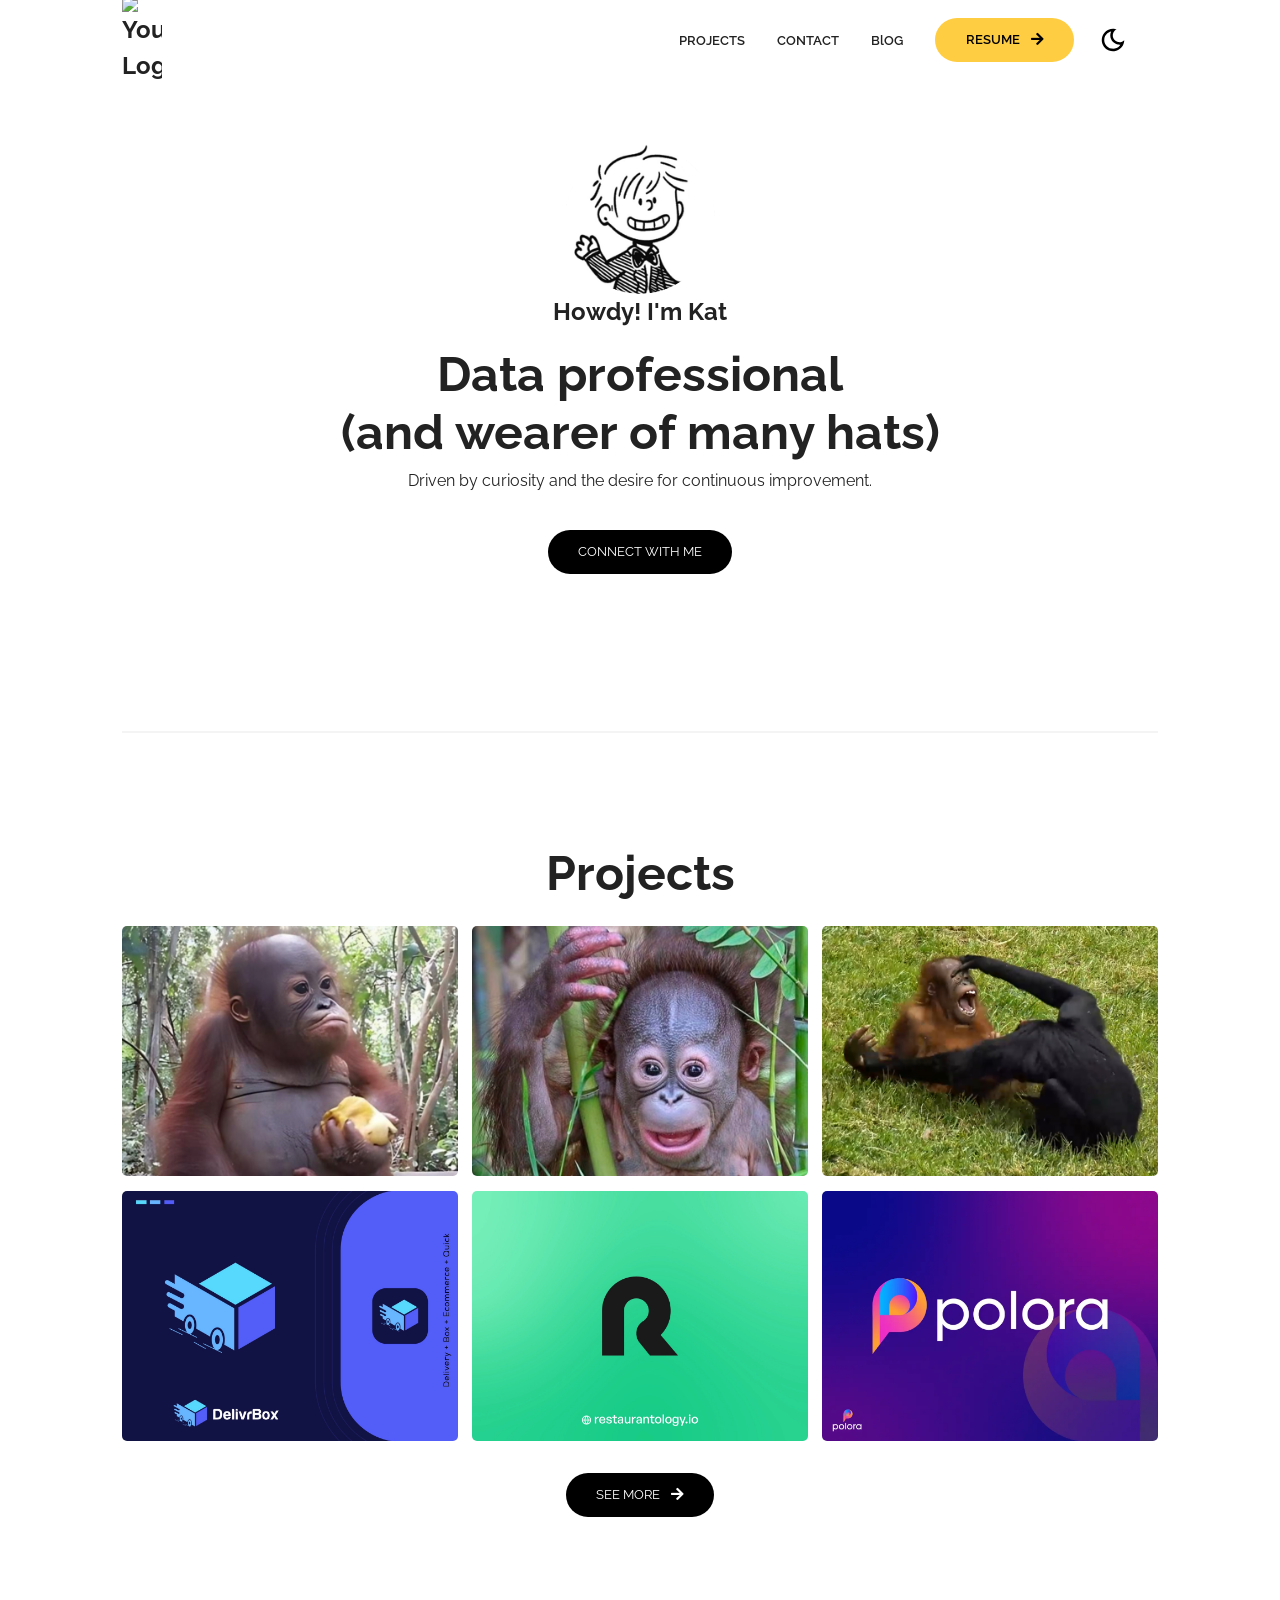
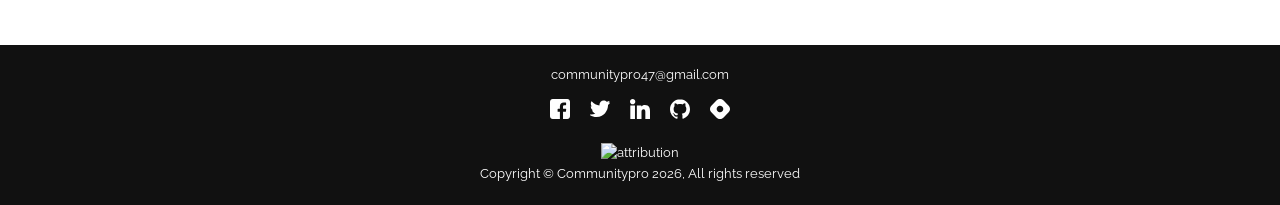
==== docs/index.html @ 22aaea1a "Updated header, profile picture, and meta tags" ====
<!DOCTYPE html>
<html lang="en">
  <head>
    <meta charset="UTF-8" />
    <meta http-equiv="X-UA-Compatible" content="IE=edge" />
    <meta name="viewport" content="width=device-width, initial-scale=1.0" />
    <!-- Primary Meta Tags -->
    <title>Portfolio Template - Open source</title>
    <meta name="title" content="Portfolio Template - Open source" />
    <meta
      name="description"
      content="Build or customize your portfolio website using this super easy template. Free to use if you are a member of the community or a contributor to this project"
    />

    <!-- Link -->
    <link
      rel="apple-touch-icon"
      sizes="180x180"
      href="assets/favicon/apple-touch-icon.png"
    />
    <link
      rel="icon"
      type="image/png"
      sizes="16x16"
      href="/assets/favicon/favicon-16x16.png"
    />
    <link
      rel="icon"
      type="image/png"
      sizes="32x32"
      href="assets/favicon/favicon-32x32.png"
    />
    <link
      rel="icon"
      type="image/png"
      sizes="192x192"
      href="assets/favicon/android-chrome-192x192.png"
    />
    <link
      rel="icon"
      type="image/png"
      sizes="512x512"
      href="assets/favicon/android-chrome-512x512.png"
    />
    <link rel="icon" type="image/x-icon" href="assets/favicon/favicon.ico" />
    <link rel="manifest" href="assets/favicon/site.webmanifest" />
    <link
      rel="stylesheet"
      href="https://use.fontawesome.com/releases/v5.15.4/css/all.css"
      integrity="sha384-DyZ88mC6Up2uqS4h/KRgHuoeGwBcD4Ng9SiP4dIRy0EXTlnuz47vAwmeGwVChigm"
      crossorigin="anonymous"
    />
    <link rel="stylesheet" href="css/style.css" />
    <link rel="stylesheet" href="css/utilities.css" />
  </head>
  <body>
    <header id="hero">
      <!-- Navbar -->
      <nav class="navbar">
        <div class="container">
          <!-- Logo -->
          <h1 id="logo">
            <a href="https://github.com/CommunityPro/portfolio-html"
              ><img src="./assets/logo.png" alt="Your Logo"
            /></a>
          </h1>
          <!-- Navbar links -->
          <ul class="nav-menu">
            <li><a class="nav-link" href="#projects">PROJECTS</a></li>
            <li><a class="nav-link" href="#">CONTACT</a></li>
            <li><a class="nav-link" href="#">BlOG</a></li>
            <li>
              <a
                class="nav-link btn btn-primary"
                href="https://github.com/CommunityPro/portfolio-html"
                >RESUME <i class="fas fa-arrow-right"></i
              ></a>
            </li>

            <!-- Toggle switch -->
            <div class="theme-switch">
              <input type="checkbox" id="switch" />
              <label class="toggle-icons" for="switch">
                <img class="moon" src="assets/moon.svg" />
                <img class="sun" src="assets/sun.svg" />
              </label>
            </div>
            <!-- Hamburger menu -->
          </ul>
          <div class="hamburger">
            <span class="bar"></span>
            <span class="bar"></span>
            <span class="bar"></span>
          </div>
        </div>
      </nav>

      <section class="header-container">
        <img
          class="profile-image"
          src="assets/profile-image.png"
          alt="Portrait of Kat in the style of Peanuts comics"
        />
        <h1>Howdy! I'm Kat</h1>

        <div class="content-text">
          <h2>Data professional</h2>
          <h2>(and wearer of many hats)</h2>

          <p>
           Driven by curiosity and the desire for continuous improvement.
          </p>
        </div>
        <a
          href="https://github.com/CommunityPro/portfolio-html"
          class="btn btn-secondary"
          target="_blank"
          >Connect With Me</a
        >
      </section>
    </header>

    <!-- Projects -->
    <section id="projects" class="project-container container">
      <div class="division"></div>
      <div class="content-text">
        <h2>Projects</h2>
      </div>

      <article class="project">
        <!-- Project 1 -->
        <div href="" class="card">
          <div class="project-info">
            <div class="project-bio">
              <h3>Project One</h3>
              <p>React, Redux, SASS</p>
            </div>

            <div class="project-link">
              <a href="#" target="_blank"><i class="fab fa-github"></i></a>
              <a href="#" target="_blank"><i class="fas fa-globe"></i></a>
            </div>
          </div>
        </div>

        <!-- Project 2 -->
        <div href="" class="card">
          <div class="project-info">
            <div class="project-bio">
              <h3>Project Two</h3>
              <p>React, Redux, SASS</p>
            </div>

            <div class="project-link">
              <a href="#" target="_blank"><i class="fab fa-github"></i></a>
              <a href="#" target="_blank"><i class="fas fa-globe"></i></a>
            </div>
          </div>
        </div>

        <!-- Porject 3 -->
        <div href="" class="card">
          <div class="project-info">
            <div class="project-bio">
              <h3>Project Three</h3>
              <p>React, Redux, SASS</p>
            </div>

            <div class="project-link">
              <a href="#" target="_blank"><i class="fab fa-github"></i></a>
              <a href="#" target="_blank"><i class="fas fa-globe"></i></a>
            </div>
          </div>
        </div>

        <!-- Project 4 -->
        <div href="" class="card">
          <div class="project-info">
            <div class="project-bio">
              <h3>Project Four</h3>
              <p>React, Redux, SASS</p>
            </div>

            <div class="project-link">
              <a href="#" target="_blank"><i class="fab fa-github"></i></a>
              <a href="#" target="_blank"><i class="fas fa-globe"></i></a>
            </div>
          </div>
        </div>

        <!-- Project 5 -->
        <div href="" class="card">
          <div class="project-info">
            <div class="project-bio">
              <h3>Project Five</h3>
              <p>React, Redux, SASS</p>
            </div>

            <div class="project-link">
              <a href="#" target="_blank"><i class="fab fa-github"></i></a>
              <a href="#" target="_blank"><i class="fas fa-globe"></i></a>
            </div>
          </div>
        </div>

        <!-- Project 6 -->
        <div href="" class="card">
          <div class="project-info">
            <div class="project-bio">
              <h3>Project Six</h3>
              <p>React, Redux, SASS</p>
            </div>

            <div class="project-link">
              <a href="#" target="_blank"><i class="fab fa-github"></i></a>
              <a href="#" target="_blank"><i class="fas fa-globe"></i></a>
            </div>
          </div>
        </div>
      </article>

      <a href="#" class="btn btn-secondary"
        target="_blank" >See More <i class="fas fa-arrow-right"></i
      ></a>
    </section>

    <footer id="footer">
      <div class="container">
        <a href="mailto:communitypro47@gmail.com">communitypro47@gmail.com</a>
        <!-- Social links -->
        <div class="social">
          <a href="#" target="_blank"
            ><img src="./assets/facebook-icon.svg" alt="Facebook"
          /></a>
          <a href="#" target="_blank"><img src="./assets/twitter-icon.svg" alt="Twitter" /></a>
          <a href="#" target="_blank"
            ><img src="./assets/linkedin-icon.svg" alt="Linkedin"
          /></a>
          <a href="#" target="_blank"><img src="./assets/github-icon.svg" alt="GitHub" /></a>
          <a href="#" target="_blank"
            ><img src="./assets/hashnode-icon.svg" alt="Hashnode"
          /></a>
        </div>
        <!-- Attribution -->
        <div class="attribution">
          <a
            href="https://github.com/CommunityPro/portfolio-html"
            target="_blank"
            rel="noopener noreferrer"
          >
            <img
              src="https://user-images.githubusercontent.com/62628408/157202263-9174da24-b19a-4017-9b7c-a1d26ae8f014.svg"
              alt="attribution"
              width="150px"
            />
          </a>
        </div>
        <p>Copyright &copy; Communitypro <span id="datee"></span>, All rights reserved</p>
      </div>
    </footer>
    <script src="js/script.js"></script>
  </body>
</html>
---- docs/css/style.css ----
/* This is the required project styling. Will contain essential CSS styles like:
   * Flex property
   * Grid layout
   * Cards and sections
*/

@import url(https://fonts.googleapis.com/css?family=Raleway:100,200,300,regular,500,600,700,800,900,100italic,200italic,300italic,italic,500italic,600italic,700italic,800italic,900italic);

/* variables */
:root {
  /* Colors */
  --primary-color: #ffcd42;
  --secondary-color: #ffd35c;
  --bg-primary: #ffffff;
  --text-color: #222222;
  --text-color-two: #ffffff;
  --bg-secondary: #000000;
  --card-background: #f4f4f4;
  --bg-secondary-two: #111111;

  --shadow: 0 10px 40px rgba(0, 0, 0, 0.2);

  /* Font Weight */
  --weight-small: 400;
  --weight-semibold: 600;
  --weight-bold: 800;

  /* Max width */
  --width-small: 600px;
  --width-medium: 1100px;
  --width-large: 1300px;
}

[data-theme="dark"] {
  --primary-color: #ffcd42;
  --secondary-color: #ffd35c;
  --bg-primary: #000000;
  --text-color: #ffffff;
  --text-color-two: #222222;
  --bg-secondary: #ffffff;
  --card-background: #111111;
  --bg-secondary-two: #f4f4f4;
  --shadow: 0 2px 10px rgba(95, 95, 95, 0.2);
}

html {
  font-size: 100%;
  scroll-behavior: smooth;
}

/* Reset default styling */
* {
  margin: 0;
  padding: 0;
  box-sizing: border-box;
}

ul {
  list-style: none;
}

a {
  text-decoration: none;
  color: var(--text-color);
}

/* Main styling */
body {
  background: var(--bg-primary);
  color: var(--text-color);
  font-family: "Raleway", sans-serif;
  line-height: 1.5;
}

/* Navbar */
.navbar {
  position: fixed;
  top: 0;
  left: 0;
  right: 0;
  z-index: 20;
  background: var(--bg-primary);
}

.navbar .container {
  display: flex;
  align-items: center;
  justify-content: space-between;
  z-index: 20;
  height: 80px;
  width: 100%;
}

.navbar .nav-menu {
  display: flex;
  align-items: center;
  background: var(--bg-primary);
}

.navbar .nav-link {
  margin: 0 1rem;
  font-size: 0.8rem;
  font-weight: var(--weight-semibold);
}

.navbar #logo img {
  display: block;
  width: 40px;
}

.navbar .btn {
  margin-right: 1.5rem;
}

.fas.fa-arrow-right {
  margin-left: 0.5rem;
  font-size: 0.9rem;
}

/* hamburger */
.hamburger {
  margin-bottom: 0.1rem;
  display: none;
}

.bar {
  display: block;
  width: 23px;
  height: 3px;
  margin: 4px auto;
  transition: all 0.3s ease-in-out;
  border-radius: 30px;
  background-color: var(--bg-secondary);
}

/* Hero section */
#hero {
  display: flex;
  flex-direction: column;
  height: 100%;
}

.profile-image {
  width: 150px;
  border-radius: 50%;
  animation: bounce 1s infinite alternate;
}

@keyframes bounce {
  from {
    transform: translateY(0px);
  }

  to {
    transform: translateY(-10px);
  }
}

.division {
  width: 100%;
  height: 2px;
  background-color: var(--card-background);
  margin: 5.5rem 0;
}
/* Projects */
#projects {
  display: flex;
  flex-direction: column;
  margin: 2rem auto 5rem;
}

#projects .btn {
  align-self: center;
  margin: 2rem 0;
}

.project {
  display: grid;
  grid-template-columns: repeat(3, 1fr);
  grid-auto-rows: minmax(250px, auto);
  grid-gap: 0.9rem;
}

.card .project-bio p {
  font-size: 0.83rem;
}

.card .project-bio h3 {
  font-size: 0.9rem;
}

.project-info {
  display: flex;
  justify-content: space-between;
  opacity: 0;
  position: relative;
  transition: 0.5s ease-in-out;
}

.project-bio {
  display: flex;
  flex-direction: column;
  justify-content: flex-end;
  position: relative;
  top: 160px;
  left: 10px;
}

/* Footer */
#footer {
  background: #111111;
}

#footer .container {
  display: flex;
  flex-direction: column;
  align-items: center;
  justify-content: center;
  color: #ffffff;
  min-height: 160px;
  text-align: center;
}

#footer a {
  font-size: 0.8rem;
  color: #fff;
}

#footer a:hover {
  opacity: 0.6;
}

#footer .social {
  margin: 0.9rem 0;
}

#footer .social img {
  width: 20px;
  height: 20px;
}

#footer .social a {
  margin: 0 0.5rem;
}

#footer p {
  font-size: 0.8rem;
}

/* Responsiveness */

@media (max-width: 1000px) {
  .project {
    display: grid;
    grid-template-columns: repeat(2, 1fr);
  }
}

@media (max-width: 768px) {
}

@media (max-width: 670px) {
  .navbar .nav-menu {
    position: fixed;
    right: -100vw;
    top: 4.5rem;
    flex-direction: column;
    width: calc(80% - 10px);
    transition: 0.3s;
    box-shadow: var(--shadow);
    padding: 2rem;
    border-radius: 5px;
    align-items: flex-start;
  }

  .navbar .btn {
    margin: 0;
    margin-top: 1rem;
  }

  .nav-menu.active {
    right: 20px;
  }

  .nav-menu .nav-link {
    font-size: 0.9rem;
    margin: 0 0.2rem;
  }

  .nav-menu li {
    margin-bottom: 0.5rem;
    width: 100%;
  }

  .nav-menu .btn {
    width: 100%;
    text-align: center;
    margin-top: 0.5rem;
  }

  .hamburger {
    display: block;
    cursor: pointer;
    padding: 0.2rem 0.4rem;
  }

  .hamburger.active {
    border: 1px dotted gray;
  }

  .hamburger.active .bar:nth-child(2) {
    opacity: 0;
  }

  .hamburger.active .bar:nth-child(1) {
    transform: translateY(6px) rotate(45deg);
  }

  .hamburger.active .bar:nth-child(3) {
    transform: translateY(-8px) rotate(-45deg);
  }
}

@media (max-width: 600px) {
  .project {
    display: grid;
    grid-template-columns: 1fr;
  }

  .header-container .btn {
    border-radius: 5px;
    width: 80%;
  }
}
---- docs/css/utilities.css ----
/* ?This is where reusable styling of this template will be. 
   !Will contain things like:
   * Button styling
   * Background color styling
   * padding and margin
*/

.container {
  max-width: var(--width-medium);
  margin: 0 auto;
  padding: 1rem 2rem;
}

h1::selection,
h2::selection {
  color: #111;
  background: var(--primary-color);
}

/* Buttons */
.btn {
  display: inline-block;
  padding: 0.75rem 1.9rem;
  border-radius: 30px;
  text-transform: uppercase;
  font-size: 0.82rem;
  transition: 0.3s;
}

.btn-primary {
  background: var(--primary-color);
  color: #000000;
}

.btn-secondary {
  margin: 5px 0;
  background-color: var(--bg-secondary);
  color: var(--bg-primary);
}

/* add hover to resume button */
.btn-primary:hover {
  background: var(--secondary-color);
}

/* Dark mode toggle */
#switch {
  display: none;
}

.toggle-icons {
  display: flex;
  justify-content: space-between;
  align-items: center;
  cursor: pointer;
}

.toggle-icons > img {
  transition: 0.6s cubic-bezier(0.23, 1, 0.32, 1);
  width: 30px;
}

.moon {
  transform: rotate(10deg);
}

#switch:checked + .toggle-icons .moon {
  transform: rotate(250deg);
}

#switch:checked + .toggle-icons .sun {
  transform: rotate(100deg);
}

/* Header Container */
.header-container {
  display: flex;
  flex-direction: column;
  align-items: center;
  justify-content: center;
  margin-top: 8rem;
  padding: 1rem;
}

.header-container > div {
  margin-top: 1rem;
}

.content-text {
  text-align: center;
  margin: 1.5rem 0;
}

.content-text h2 {
  font-size: 3rem;
  line-height: 1.2;
  transition: 0.2s ease-in-out;
}

.content-text p {
  padding: 0.5rem;
  margin: 0 auto;
  max-width: 700px;
}

/* Project cards */
.card {
  padding: 1rem;
  background: var(--card-background);
  color: #ffffff;
  border-radius: 5px;
  transition: 0.4s ease-in-out;
  cursor: pointer;
}

.card a {
  color: #ffffff;
  transition: 0.25s ease-in-out;
  font-size: 1.1rem;
  margin-right: 0.3rem;
}

.card a:hover {
  color: var(--primary-color);
}

.card:hover {
  box-shadow: inset 0 100px 1000px 10px rgba(0, 0, 0, 0.8);
}

.card:hover .project-info {
  opacity: 1;
}

/* Project Images */

/* project 1 */
.card:nth-child(1) {
  background: url(../assets/project/project-one.png) center center/cover;
}

/* Project 2 */
.card:nth-child(2) {
  background: url(../assets/project/project-two.png) center center/cover;
}

/* Project 3 */
.card:nth-child(3) {
  background: url(../assets/project/project-three.png) center center/cover;
}

/* Project 4 */
.card:nth-child(4) {
  background: url(../assets/project/project-four.png) center center/cover;
}

/* Project 5 */
.card:nth-child(5) {
  background: url(../assets/project/project-five.png) center center/cover;
}

/* Project 6 */
.card:nth-child(6) {
  background: url(../assets/project/project-six.png) center center/cover;
}

/* Media Queries */
@media (max-width: 768px) {
  .header-container {
    margin-top: 7rem;
    text-align: center;
  }

  .content-text h2 {
    font-size: 2.5rem;
  }
}
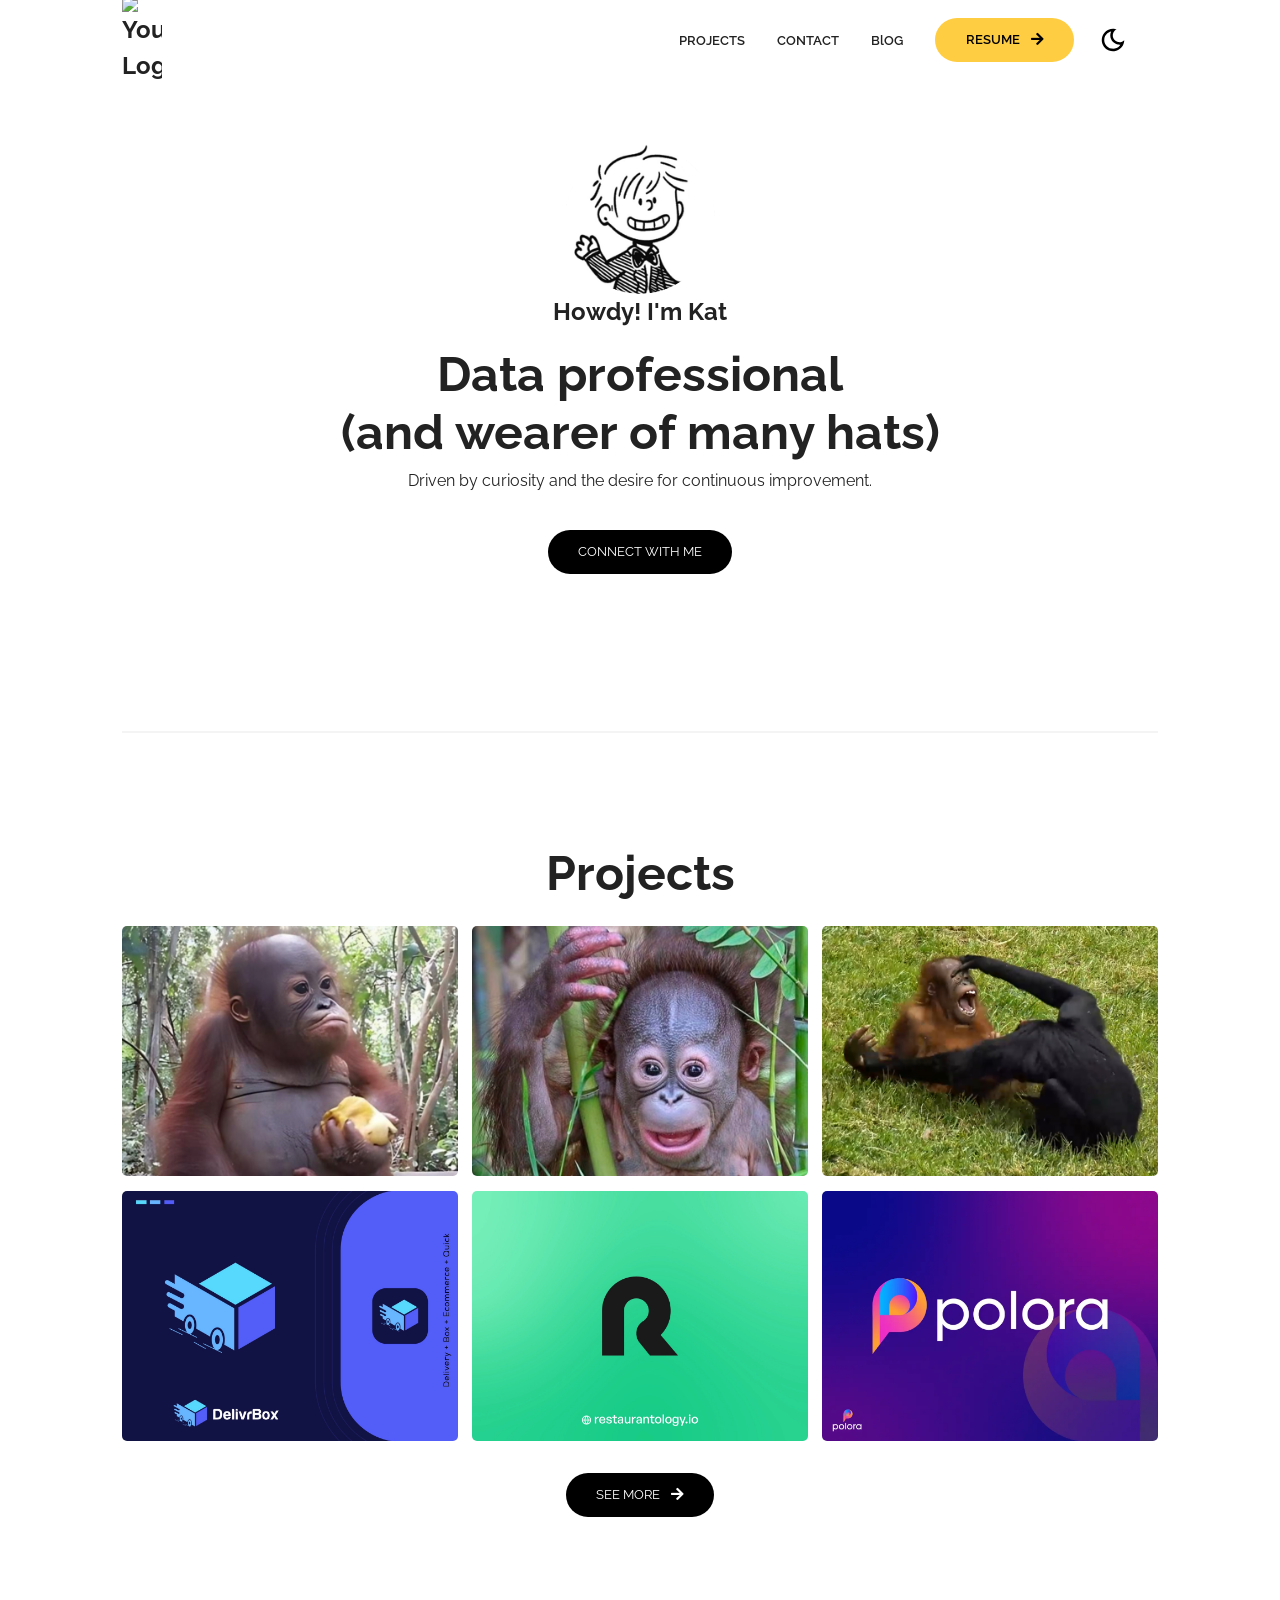
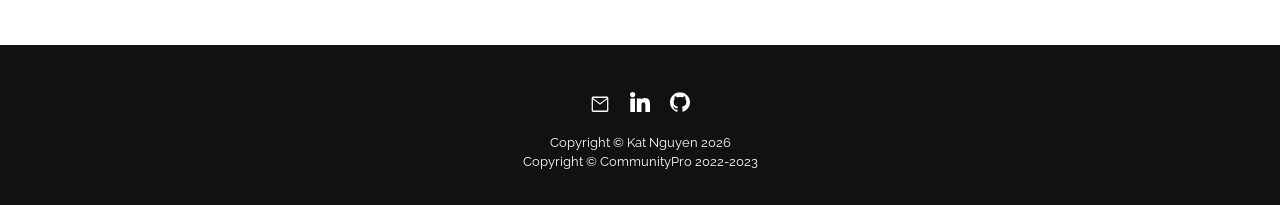
==== commit aa05356a: "Updated social links and footer" ====
--- a/docs/index.html
+++ b/docs/index.html
@@ -9,7 +9,14 @@
     <meta name="title" content="Portfolio Template - Open source" />
     <meta
       name="description"
-      content="Build or customize your portfolio website using this super easy template. Free to use if you are a member of the community or a contributor to this project"
+      content="Kat Nguyen's portfolio website"
+    />
+
+    <!-- GitHub-->
+    <meta property="og:type" content="website" />
+    <meta
+      property="og:url"
+      content="https://github.com/kattang"
     />
 
     <!-- Link -->
@@ -226,36 +233,17 @@
 
     <footer id="footer">
       <div class="container">
-        <a href="mailto:communitypro47@gmail.com">communitypro47@gmail.com</a>
         <!-- Social links -->
         <div class="social">
-          <a href="#" target="_blank"
-            ><img src="./assets/facebook-icon.svg" alt="Facebook"
-          /></a>
-          <a href="#" target="_blank"><img src="./assets/twitter-icon.svg" alt="Twitter" /></a>
-          <a href="#" target="_blank"
-            ><img src="./assets/linkedin-icon.svg" alt="Linkedin"
-          /></a>
-          <a href="#" target="_blank"><img src="./assets/github-icon.svg" alt="GitHub" /></a>
-          <a href="#" target="_blank"
-            ><img src="./assets/hashnode-icon.svg" alt="Hashnode"
-          /></a>
+          <a href="mailto:katnguyen96@gmail.com" target="Email"><img src="./assets/email-icon.svg" alt="Email"/></a>
+          <a href="https://www.linkedin.com/in/knguyena/" target="LinkedIn"><img src="./assets/linkedin-icon.svg" alt="Linkedin"/></a>
+          <a href="https://github.com/kattang/" target="GitHub"><img src="./assets/github-icon.svg" alt="GitHub" /></a>
         </div>
         <!-- Attribution -->
         <div class="attribution">
-          <a
-            href="https://github.com/CommunityPro/portfolio-html"
-            target="_blank"
-            rel="noopener noreferrer"
-          >
-            <img
-              src="https://user-images.githubusercontent.com/62628408/157202263-9174da24-b19a-4017-9b7c-a1d26ae8f014.svg"
-              alt="attribution"
-              width="150px"
-            />
-          </a>
-        </div>
-        <p>Copyright &copy; Communitypro <span id="datee"></span>, All rights reserved</p>
+          <p>Copyright &copy; Kat Nguyen <span id="datee"></span></p>
+          <p>Copyright &copy; CommunityPro 2022-2023</p>
+        </div>
       </div>
     </footer>
     <script src="js/script.js"></script>
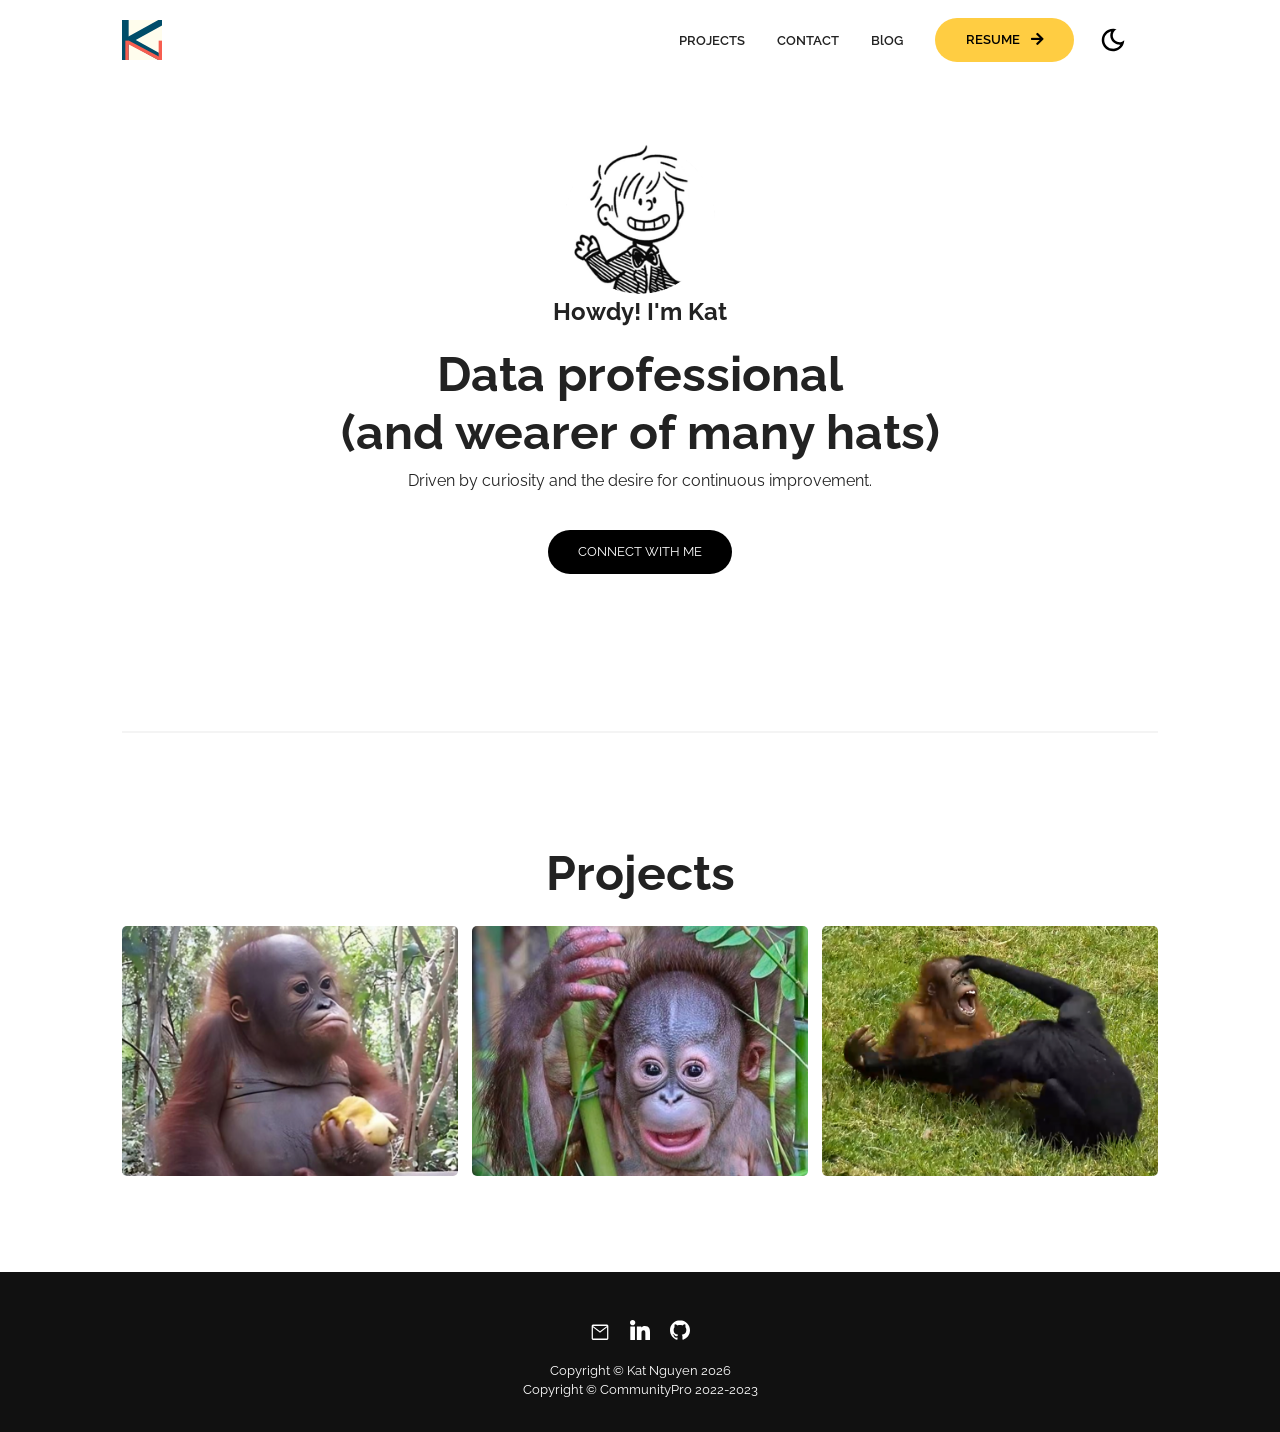
==== commit 6e9b4a24: "Updated icons, logo, and projects" ====
--- a/docs/index.html
+++ b/docs/index.html
@@ -67,9 +67,9 @@
         <div class="container">
           <!-- Logo -->
           <h1 id="logo">
-            <a href="https://github.com/CommunityPro/portfolio-html"
-              ><img src="./assets/logo.png" alt="Your Logo"
-            /></a>
+            <a href="https://github.com/kattang">
+              <img src="./assets/logo.svg" alt="Logo of the letters KN"/>
+            </a>
           </h1>
           <!-- Navbar links -->
           <ul class="nav-menu">
@@ -79,7 +79,7 @@
             <li>
               <a
                 class="nav-link btn btn-primary"
-                href="https://github.com/CommunityPro/portfolio-html"
+                href="./assets/KatNguyenResume.pdf"
                 >RESUME <i class="fas fa-arrow-right"></i
               ></a>
             </li>
@@ -119,7 +119,7 @@
           </p>
         </div>
         <a
-          href="https://github.com/CommunityPro/portfolio-html"
+          href="https://github.com/kattang"
           class="btn btn-secondary"
           target="_blank"
           >Connect With Me</a
@@ -140,7 +140,7 @@
           <div class="project-info">
             <div class="project-bio">
               <h3>Project One</h3>
-              <p>React, Redux, SASS</p>
+              <p>Coming Soon!</p>
             </div>
 
             <div class="project-link">
@@ -155,32 +155,32 @@
           <div class="project-info">
             <div class="project-bio">
               <h3>Project Two</h3>
-              <p>React, Redux, SASS</p>
-            </div>
-
-            <div class="project-link">
-              <a href="#" target="_blank"><i class="fab fa-github"></i></a>
-              <a href="#" target="_blank"><i class="fas fa-globe"></i></a>
-            </div>
-          </div>
-        </div>
-
-        <!-- Porject 3 -->
+              <p>Coming Soon!</p>
+            </div>
+
+            <div class="project-link">
+              <a href="#" target="_blank"><i class="fab fa-github"></i></a>
+              <a href="#" target="_blank"><i class="fas fa-globe"></i></a>
+            </div>
+          </div>
+        </div>
+
+        <!-- Project 3 -->
         <div href="" class="card">
           <div class="project-info">
             <div class="project-bio">
               <h3>Project Three</h3>
-              <p>React, Redux, SASS</p>
-            </div>
-
-            <div class="project-link">
-              <a href="#" target="_blank"><i class="fab fa-github"></i></a>
-              <a href="#" target="_blank"><i class="fas fa-globe"></i></a>
-            </div>
-          </div>
-        </div>
-
-        <!-- Project 4 -->
+              <p>Coming Soon!</p>
+            </div>
+
+            <div class="project-link">
+              <a href="#" target="_blank"><i class="fab fa-github"></i></a>
+              <a href="#" target="_blank"><i class="fas fa-globe"></i></a>
+            </div>
+          </div>
+        </div>
+
+        <!-- Project 4 
         <div href="" class="card">
           <div class="project-info">
             <div class="project-bio">
@@ -194,8 +194,9 @@
             </div>
           </div>
         </div>
-
-        <!-- Project 5 -->
+        -->
+
+        <!-- Project 5 
         <div href="" class="card">
           <div class="project-info">
             <div class="project-bio">
@@ -209,8 +210,9 @@
             </div>
           </div>
         </div>
-
-        <!-- Project 6 -->
+        -->
+
+        <!-- Project 6 
         <div href="" class="card">
           <div class="project-info">
             <div class="project-bio">
@@ -224,11 +226,14 @@
             </div>
           </div>
         </div>
-      </article>
-
+          -->
+      </article> 
+
+     <!-- See More Button
       <a href="#" class="btn btn-secondary"
         target="_blank" >See More <i class="fas fa-arrow-right"></i
-      ></a>
+      ></a> 
+      -->
     </section>
 
     <footer id="footer">
@@ -241,8 +246,8 @@
         </div>
         <!-- Attribution -->
         <div class="attribution">
-          <p>Copyright &copy; Kat Nguyen <span id="datee"></span></p>
-          <p>Copyright &copy; CommunityPro 2022-2023</p>
+          <p>Copyright &copy; <a href="https://github.com/kattang/kattang.github.io">Kat Nguyen</a> <span id="datee"></span></p>
+          <p>Copyright &copy; <a href="https://github.com/CommunityPro/portfolio-html">CommunityPro</a> 2022-2023</p>
         </div>
       </div>
     </footer>
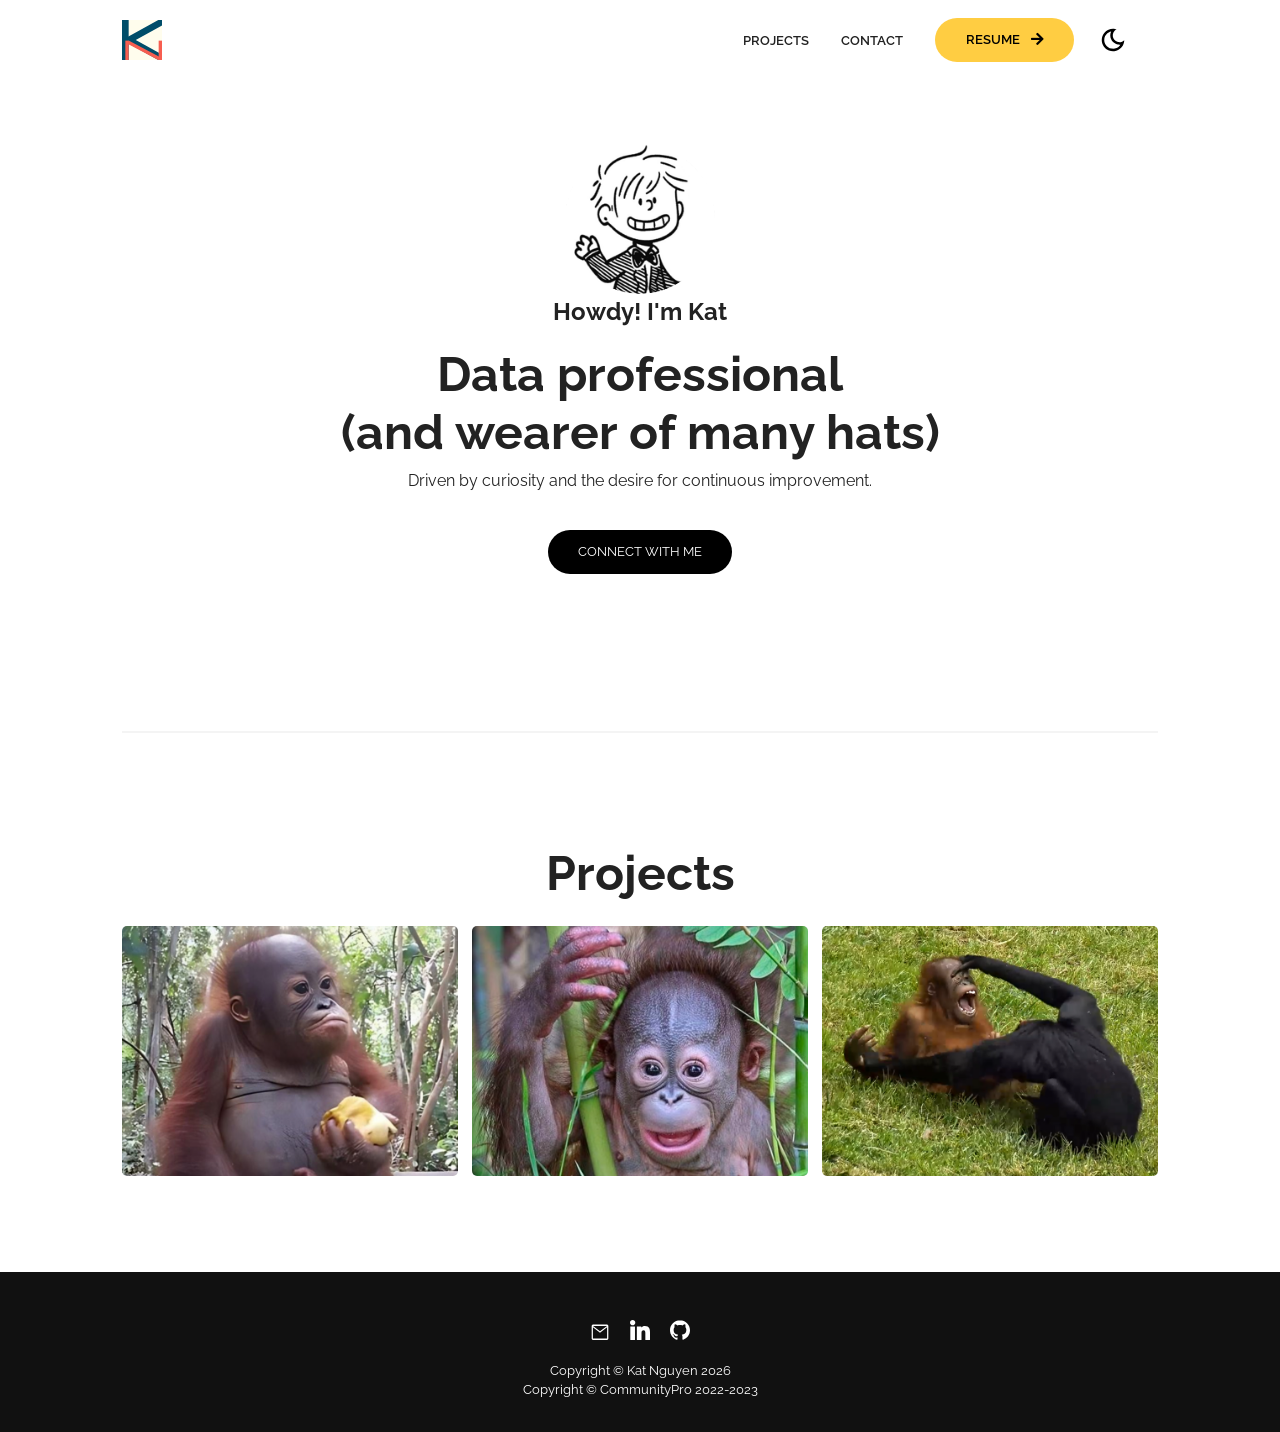
==== commit bca02404: "Updated icons" ====
--- a/docs/index.html
+++ b/docs/index.html
@@ -23,31 +23,31 @@
     <link
       rel="apple-touch-icon"
       sizes="180x180"
-      href="assets/favicon/apple-touch-icon.png"
-    />
-    <link
-      rel="icon"
-      type="image/png"
+      href="assets/favicon/apple-touch-icon.svg"
+    />
+    <link
+      rel="icon"
+      type="image/svg"
       sizes="16x16"
-      href="/assets/favicon/favicon-16x16.png"
-    />
-    <link
-      rel="icon"
-      type="image/png"
+      href="/assets/favicon/favicon-16x16.svg"
+    />
+    <link
+      rel="icon"
+      type="image/svg"
       sizes="32x32"
-      href="assets/favicon/favicon-32x32.png"
-    />
-    <link
-      rel="icon"
-      type="image/png"
+      href="assets/favicon/favicon-32x32.svg"
+    />
+    <link
+      rel="icon"
+      type="image/svg"
       sizes="192x192"
-      href="assets/favicon/android-chrome-192x192.png"
-    />
-    <link
-      rel="icon"
-      type="image/png"
+      href="assets/favicon/android-chrome-192x192.svg"
+    />
+    <link
+      rel="icon"
+      type="image/svg"
       sizes="512x512"
-      href="assets/favicon/android-chrome-512x512.png"
+      href="assets/favicon/android-chrome-512x512.svg"
     />
     <link rel="icon" type="image/x-icon" href="assets/favicon/favicon.ico" />
     <link rel="manifest" href="assets/favicon/site.webmanifest" />
@@ -74,8 +74,7 @@
           <!-- Navbar links -->
           <ul class="nav-menu">
             <li><a class="nav-link" href="#projects">PROJECTS</a></li>
-            <li><a class="nav-link" href="#">CONTACT</a></li>
-            <li><a class="nav-link" href="#">BlOG</a></li>
+            <li><a class="nav-link" href="mailto:katnguyen96@gmail.com">CONTACT</a></li>
             <li>
               <a
                 class="nav-link btn btn-primary"
@@ -119,7 +118,7 @@
           </p>
         </div>
         <a
-          href="https://github.com/kattang"
+          href="https://www.linkedin.com/in/knguyena/"
           class="btn btn-secondary"
           target="_blank"
           >Connect With Me</a
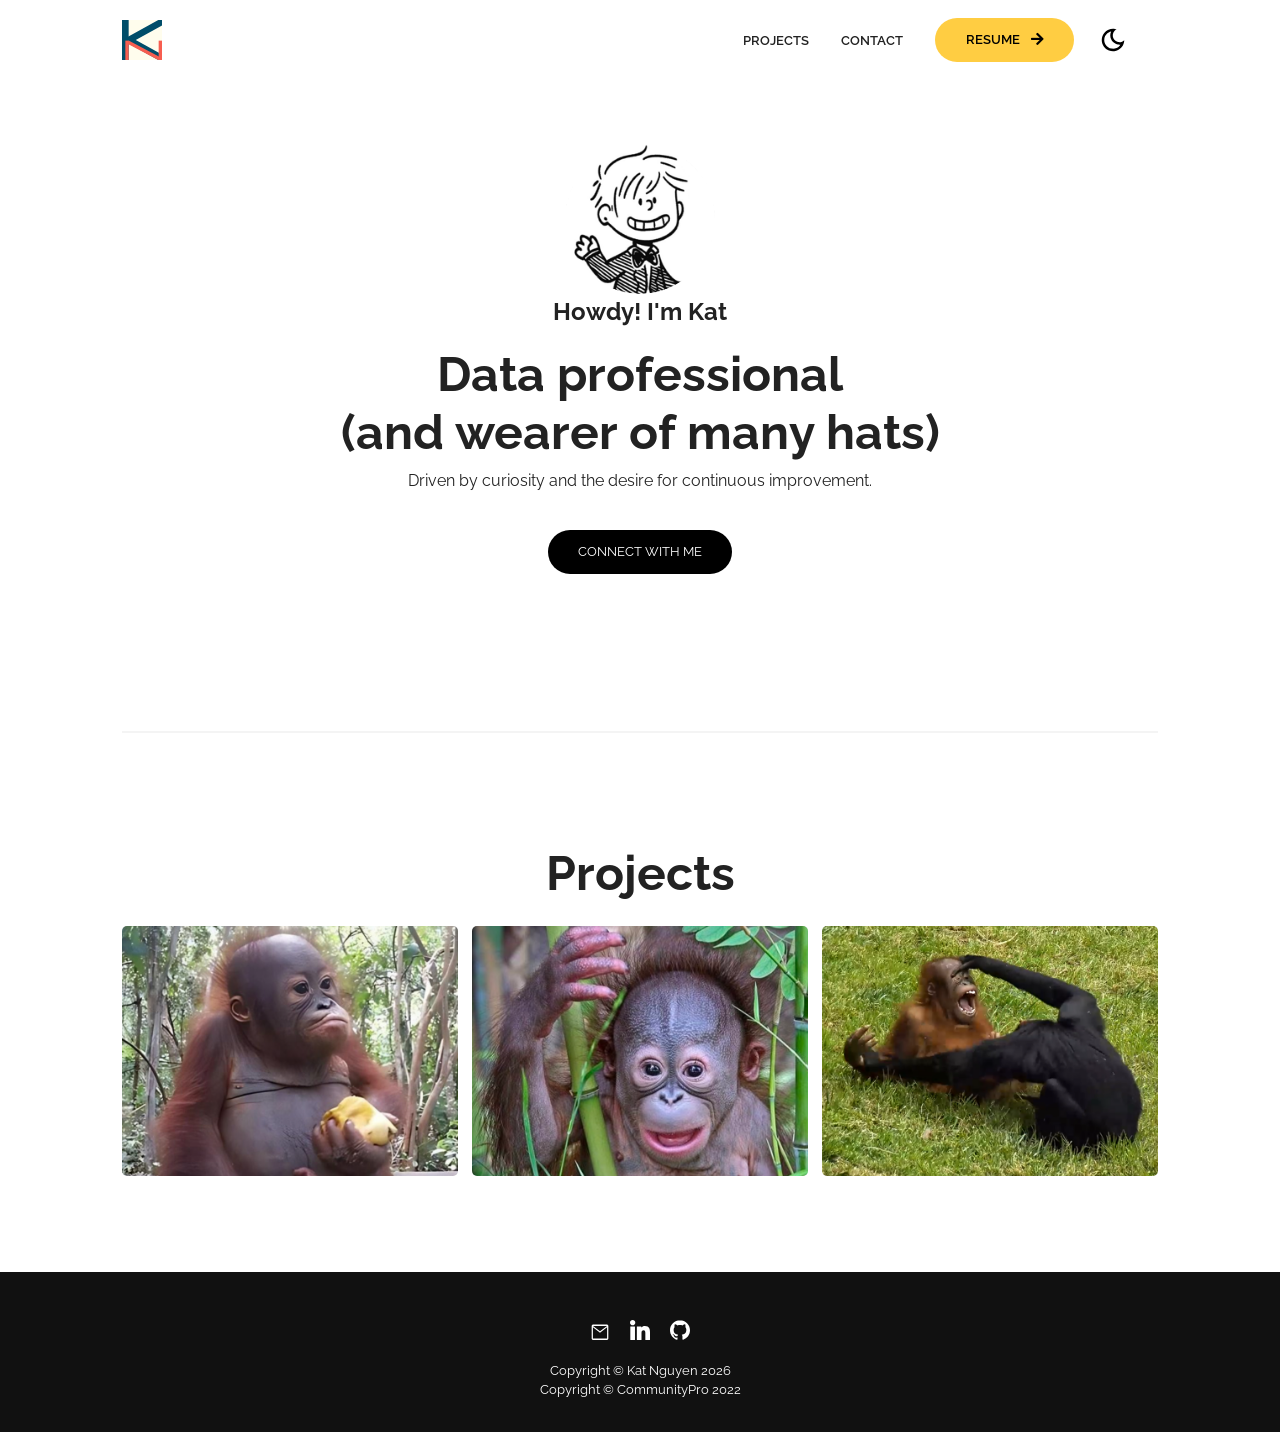
==== commit 6e54a5a1: "Updated footer" ====
--- a/docs/index.html
+++ b/docs/index.html
@@ -1,12 +1,21 @@
 <!DOCTYPE html>
 <html lang="en">
   <head>
+    <!--Google tag (gtag.js)-->
+    <script async src="https://www.googletagmanager.com/gtag/js?id=G-QX7SD2F5W8"></script>
+    <script>
+      window.dataLayer = window.dataLayer || [];
+      function gtag(){dataLayer.push(arguments);}
+      gtag('js', new Date());
+      gtag('config', 'G-QX7SD2F5W8');
+    </script>
+
     <meta charset="UTF-8" />
     <meta http-equiv="X-UA-Compatible" content="IE=edge" />
     <meta name="viewport" content="width=device-width, initial-scale=1.0" />
     <!-- Primary Meta Tags -->
-    <title>Portfolio Template - Open source</title>
-    <meta name="title" content="Portfolio Template - Open source" />
+    <title>Kat Nguyen</title>
+    <meta name="title" content="Kat Nguyen" />
     <meta
       name="description"
       content="Kat Nguyen's portfolio website"
@@ -246,7 +255,7 @@
         <!-- Attribution -->
         <div class="attribution">
           <p>Copyright &copy; <a href="https://github.com/kattang/kattang.github.io">Kat Nguyen</a> <span id="datee"></span></p>
-          <p>Copyright &copy; <a href="https://github.com/CommunityPro/portfolio-html">CommunityPro</a> 2022-2023</p>
+          <p>Copyright &copy; <a href="https://github.com/CommunityPro/portfolio-html">CommunityPro</a> 2022</p>
         </div>
       </div>
     </footer>
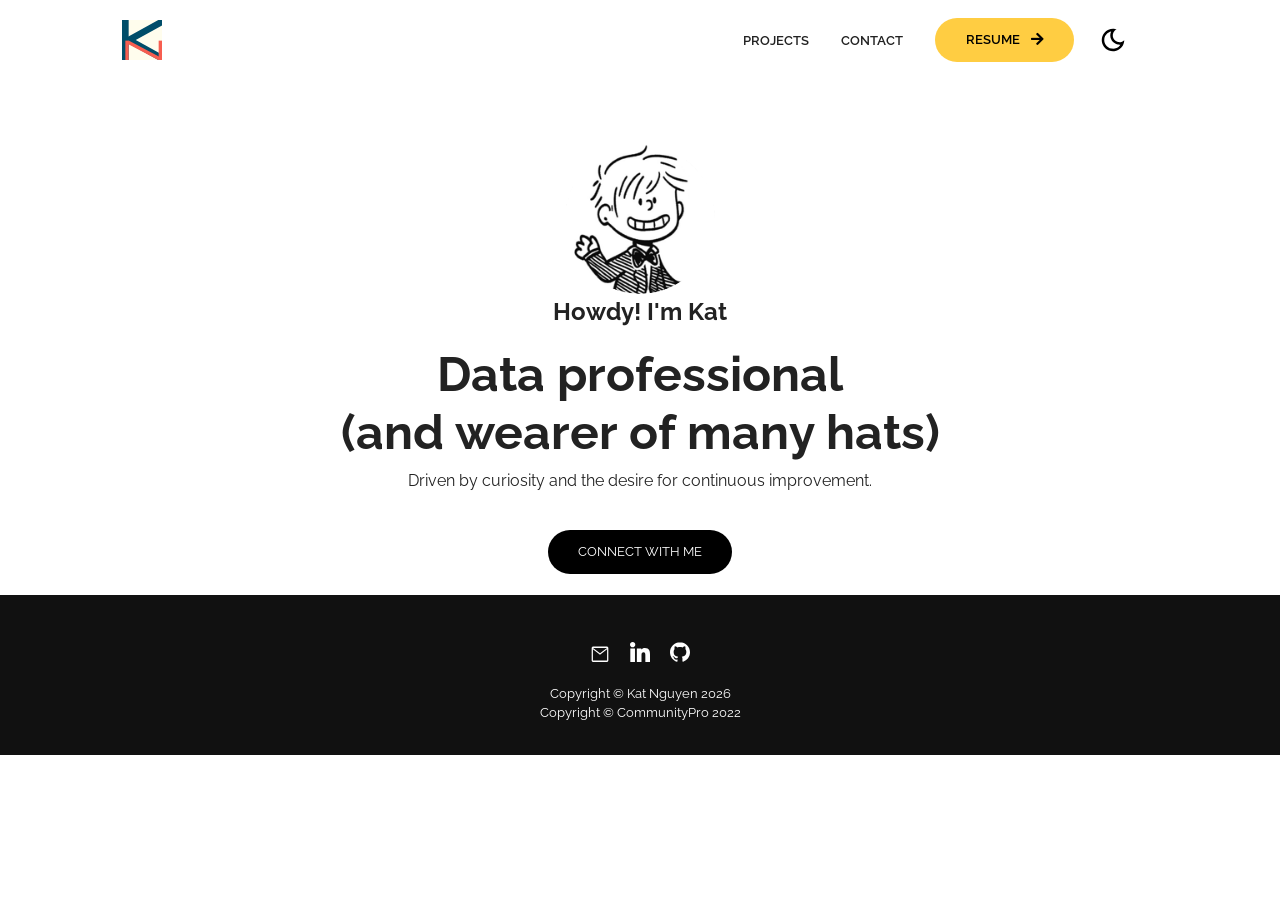
==== commit f39959a3: "Hid projects section while updating" ====
--- a/docs/index.html
+++ b/docs/index.html
@@ -135,7 +135,7 @@
       </section>
     </header>
 
-    <!-- Projects -->
+    <!-- Projects 
     <section id="projects" class="project-container container">
       <div class="division"></div>
       <div class="content-text">
@@ -143,7 +143,7 @@
       </div>
 
       <article class="project">
-        <!-- Project 1 -->
+        <!-- Project 1 
         <div href="" class="card">
           <div class="project-info">
             <div class="project-bio">
@@ -158,7 +158,7 @@
           </div>
         </div>
 
-        <!-- Project 2 -->
+        <!-- Project 2 
         <div href="" class="card">
           <div class="project-info">
             <div class="project-bio">
@@ -173,7 +173,7 @@
           </div>
         </div>
 
-        <!-- Project 3 -->
+        <!-- Project 3 
         <div href="" class="card">
           <div class="project-info">
             <div class="project-bio">
@@ -186,7 +186,7 @@
               <a href="#" target="_blank"><i class="fas fa-globe"></i></a>
             </div>
           </div>
-        </div>
+        </div> -->
 
         <!-- Project 4 
         <div href="" class="card">
--- a/docs/css/style.css
+++ b/docs/css/style.css
@@ -143,7 +143,6 @@
 .profile-image {
   width: 150px;
   border-radius: 50%;
-  animation: bounce 1s infinite alternate;
 }
 
 @keyframes bounce {
